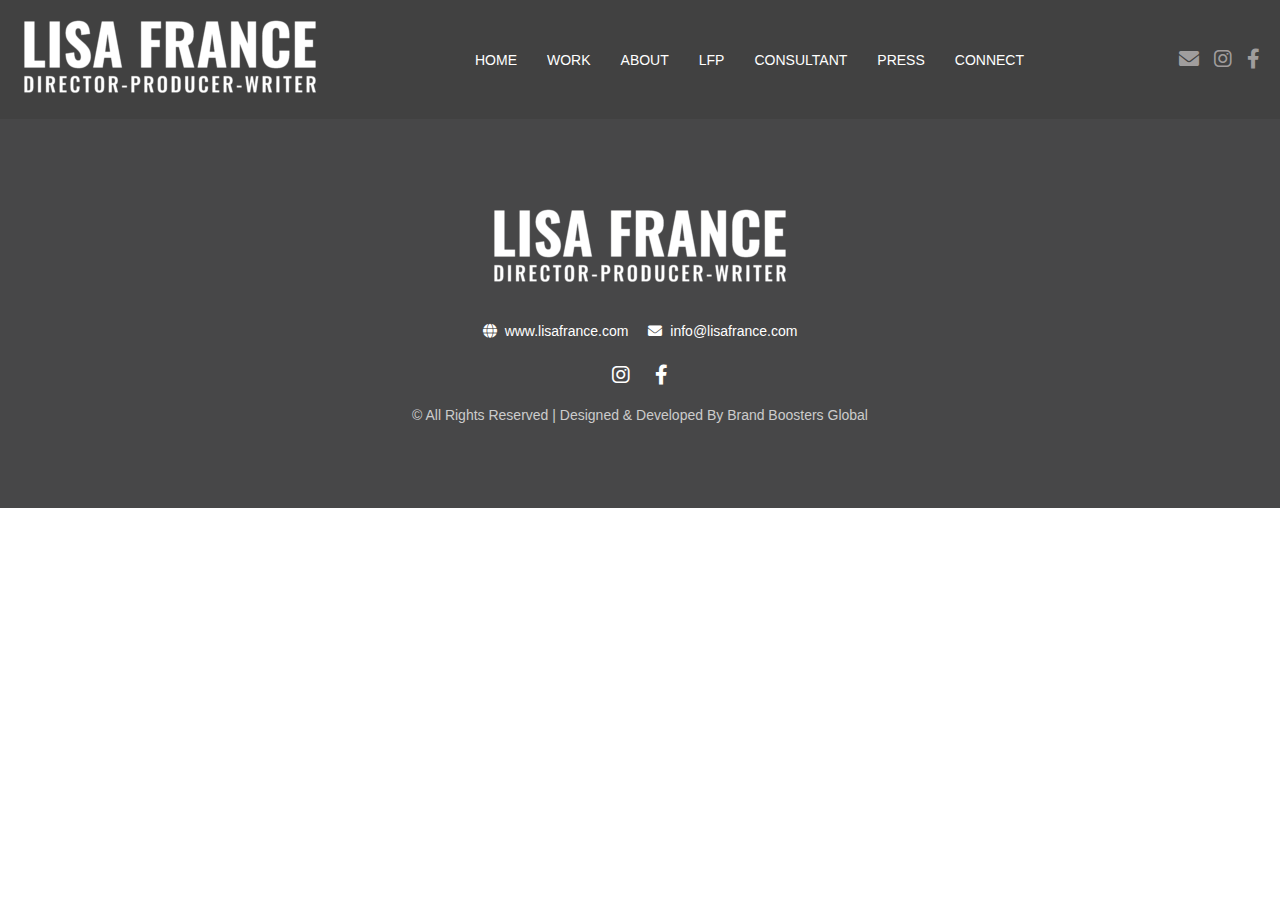
==== about.html @ bf963e24 "changes" ====
<!DOCTYPE html>
<html lang="en">
  <head>
    <meta charset="UTF-8" />
    <meta name="viewport" content="width=device-width, initial-scale=1.0" />
    <link rel="stylesheet" href="style.css" />
    <link
      href="https://cdnjs.cloudflare.com/ajax/libs/font-awesome/6.0.0-beta3/css/all.min.css"
      rel="stylesheet"
    />
    <link rel="stylesheet" href="script.js" />
    <title>Home</title>
  </head>
  <body>
    <header>
      <div class="container">
        <div class="logo">
          <img src="images/LISA-FRANCE-LOGO-1-01-300x95.png" alt="" />
        </div>
        <nav>
          <ul class="menu">
            <li><a href="index.html">HOME</a></li>
            <li><a href="work.html">WORK</a></li>
            <li><a href="about.html">ABOUT</a></li>
            <li><a href="lfp.html">LFP</a></li>
            <li><a href="consultant.html">CONSULTANT</a></li>
            <li><a href="press.html">PRESS</a></li>
            <li><a href="connect.html">CONNECT</a></li>
          </ul>
        </nav>
        <div class="social-icons">
          <a href="#"><i class="fas fa-envelope"></i></a>
          <a href="#"><i class="fab fa-instagram"></i></a>
          <a href="#"><i class="fab fa-facebook-f"></i></a>
        </div>
      </div>
    </header>
    <footer>
      <div class="footer-overlay">
        <div class="footer-content">
          <img src="images/LISA-FRANCE-LOGO-1-01-300x95.png" alt="" />

          <div class="footer-info">
            <p><i class="fas fa-globe"></i> www.lisafrance.com</p>
            <p><i class="fas fa-envelope"></i> info@lisafrance.com</p>
          </div>

          <div class="footer-social-icons">
            <a href="#"><i class="fab fa-instagram"></i></a>
            <a href="#"><i class="fab fa-facebook-f"></i></a>
          </div>

          <p class="footer-bottom">
            © All Rights Reserved | Designed & Developed By Brand Boosters
            Global
          </p>
        </div>
      </div>
    </footer>
  </body>
</html>
---- style.css ----
body {
  margin: 0;
  font-family: Arial, sans-serif;
}

/* Header Styles */
header {
  background-color: #414141;
  color: white;
  padding: 10px 0;
}

.container {
  display: flex;
  justify-content: space-between;
  align-items: center;
  max-width: 1500px;
  margin: 0 auto;
  padding: 0 20px;
}

nav .menu {
  list-style: none;
  display: flex;
  margin: 0;
  padding: 0;
}

nav .menu li {
  margin: 0 15px;
}

nav .menu li a {
  text-decoration: none;
  color: white;
  font-size: 14px;
}

nav .menu li a:hover {
  text-decoration: underline;
}

.social-icons {
  display: flex;
  gap: 15px;
}

.social-icons a {
  text-decoration: none;
  color: rgb(160, 157, 157);
  font-size: 20px; /* Adjust size as needed */
  transition: color 0.3s;
}

.social-icons a:hover {
  color: #d8d5d1; /* Change hover color */
}

/* Mobile Responsive Styles */
@media (max-width: 768px) {
  .container {
    flex-direction: column;
    align-items: center;
  }

  .logo img {
    max-width: 80%; /* Adjust the logo size for smaller screens */
    margin-bottom: 15px;
  }

  nav .menu {
    flex-direction: column;
    align-items: center;
  }

  nav .menu li {
    margin: 10px 0; /* Add spacing between menu items */
  }

  nav .menu li a {
    font-size: 16px; /* Slightly larger font size for better readability */
  }

  .social-icons {
    margin-top: 15px;
    gap: 10px;
  }

  .social-icons a {
    font-size: 18px; /* Adjust icon size for smaller screens */
  }
}

/* Mobile View: Extra Small Screens (e.g., Phones) */
@media (max-width: 480px) {
  nav .menu li a {
    font-size: 14px;
  }

  .social-icons a {
    font-size: 16px;
  }
}

/* header end  */

/* home page start  */
/* Slider Container */
.image-slider {
  position: relative;
  width: 100%; /* Full width of the slider */
  height: 100vh; /* Full height of the viewport */
  overflow: hidden; /* Hide content outside the slider */
}

/* Slides Container */
.image-slides {
  display: flex;
  transition: transform 0.5s ease-in-out; /* Smooth slide transition */
  width: 100%; /* Dynamically adjusted in JS */
}

/* Individual Slide */
.image-slide {
  flex-shrink: 0;
  width: 100vw; /* Full width of the viewport */
  height: 100vh; /* Full height of the viewport */
  position: relative;
}

.image-slide img {
  width: 100%; /* Image should stretch to the slide's width */
  height: 100%; /* Image should stretch to the slide's height */
  object-fit: cover; /* Ensure the image covers the area proportionally */
}

/* Text Overlay */
.overlay-text {
  position: absolute;
  bottom: 20px;
  left: 20px;
  background-color: rgba(0, 0, 0, 0.5); /* Semi-transparent background */
  padding: 10px 20px;
  color: white;
  font-size: 18px;
  font-weight: bold;
  border-radius: 5px;
}

/* Navigation Arrows */
.slider-arrow {
  position: absolute;
  top: 50%;
  transform: translateY(-50%);
  /* background-color: rgba(0, 0, 0, 0.5); */
  color: white;
  padding: 10px;
  cursor: pointer;
  border-radius: 50%;
  z-index: 10;
}

.slider-left {
  left: 20px;
}

.slider-right {
  right: 20px;
}

.slider-arrow:hover {
  background-color: rgba(255, 255, 255, 0.7);
  color: black;
}

/* Slider Container */
.slider-container {
  background-color: #414141;
  padding: 35px 0;
  margin-bottom: 4px;
}

.slider-wrapper {
  max-width: 50%;
  overflow: hidden;
  background-color: white;
  margin: 0 auto;
  padding: 10px 0;
  position: relative; /* Ensure relative positioning for draggable functionality */
  cursor: grab; /* Change cursor style for draggable effect */
}

/* Slider */
.slider {
  display: flex;
  align-items: center;
  position: relative;
}

.slide-track {
  display: flex;
  width: calc(200px * 12); /* Adjust width to fit the slides */
  animation: scroll 20s linear infinite; /* Slower animation */
}

.slide {
  width: 200px;
  height: 100px;
  display: flex;
  justify-content: center;
  align-items: center;
  padding: 0 10px;
}

.slide img {
  max-width: 100%;
  max-height: 100%;
  object-fit: contain;
}

/* Animation */
@keyframes scroll {
  0% {
    transform: translateX(0);
  }
  100% {
    transform: translateX(-50%);
  }
}

/* Work Section */
.work-sec {
  padding: 20px 0px;
  text-align: center;
  background-color: #444;
  margin-top: 4px;
}

.work-sec h1 {
  font-size: 40px;
  font-weight: 500;
  margin-bottom: 30px;
  color: white;
}

.work-grid {
  display: grid;
  grid-template-columns: repeat(4, 1fr); /* 4 columns */
  justify-content: center;
}

.work-item {
  position: relative;
  overflow: hidden;
}

.work-item img {
  width: 100%;
  height: 100%;
  object-fit: cover;
  transition: transform 0.3s ease;
}

.work-item:hover img {
  transform: scale(1.1); /* Zoom effect on hover */
}

.overlay {
  position: absolute;
  top: 0;
  left: 0;
  width: 100%;
  height: 100%;
  background: rgba(0, 0, 0, 0.6);
  color: white;
  display: flex;
  align-items: center;
  justify-content: center;
  font-size: 18px;
  opacity: 0;
  transition: opacity 0.3s ease;
}

.work-item:hover .overlay {
  opacity: 1;
}
/* work css end  */

/* about section  */

/* About Section */
.about-sec {
  padding: 20px 0;
  text-align: center;
  background-color: #444;
}

.about-sec h1 {
  font-size: 40px;
  font-weight: 500;
  margin-bottom: 30px;
  color: white;
}

/* About Container */
.about-container {
  display: flex;
  justify-content: space-between;
  align-items: flex-start;
  max-width: 1200px;
  margin: 0 auto;
  gap: 20px;
}

/* About Text */
.about-text {
  flex: 1;
  background: white;
  padding: 20px;
  border-radius: 5px;
  box-shadow: 0px 4px 6px rgba(0, 0, 0, 0.3);
  position: relative;
}

.about-text p {
  margin: 0;
  color: #333;
  line-height: 1.6;
  font-size: 16px;
}

.about-text a.read-more {
  display: inline-block;
  margin-top: 10px;
  color: #007bff;
  text-decoration: none;
  font-weight: bold;
  transition: color 0.3s ease;
}

.about-text a.read-more:hover {
  color: #0056b3;
}

/* Hover Effect */
.about-text:hover {
  background-color: #f8f9fa;
}

/* about section end  */

/* connect csss start  */

.connect-section {
  padding: 50px 20px;
  text-align: center;
  background-color: #444;
  margin-top: 3px;
}

.connect-section h1 {
  font-size: 36px;
  margin-bottom: 30px;
  color: white;
}

/* Connect Container */
.connect-container {
  display: flex;
  justify-content: center;
  align-items: center;
  flex-wrap: wrap;
  gap: 30px;
  max-width: 1200px;
  margin: 0 auto;
}

/* Connect Image */
.connect-image img {
  width: 300px; /* Fixed width for the image */
  height: auto; /* Maintain aspect ratio */
  border-radius: 5px;
  box-shadow: 0 4px 8px rgba(0, 0, 0, 0.5); /* Add shadow around the image */
  border: solid;
}

/* Connect Section */
.connect-section {
  padding: 50px 20px;
  text-align: center;
  background-color: #444;
}

.connect-section h1 {
  font-size: 36px;
  margin-bottom: 30px;
  color: white;
}

/* Connect Container */
.connect-container {
  display: flex;
  justify-content: center;
  align-items: center;
  flex-wrap: wrap;
  gap: 30px;
  max-width: 1200px;
  margin: 0 auto;
}

/* Connect Image */
.connect-image img {
  max-width: 300px; /* Set image width */
  height: auto;
  border-radius: 5px;
  box-shadow: 0 4px 8px rgba(0, 0, 0, 0.5);
}

/* Connect Form */
.connect-form {
  flex: 1; /* Allow the form to take up available space */
  max-width: 600px; /* Set a maximum width for the form */
  width: 100%; /* Make form responsive */
  padding: 20px;
  border-radius: 5px;
}

/* Form Inputs and Textarea */
.connect-form form input,
.connect-form form textarea {
  width: 100%; /* Full width of the form */
  padding: 10px;
  font-size: 16px;
  border: 1px solid #ccc;
  border-radius: 5px;
  margin-bottom: 15px;
  box-sizing: border-box;
}

.connect-form form textarea {
  resize: none; /* Disable textarea resizing */
}

/* Submit Button */
.connect-form form button {
  width: 100%; /* Full width button */
  padding: 10px 20px;
  font-size: 16px;
  color: white;
  background-color: #000000;
  border: none;
  border-radius: 5px;
  cursor: pointer;
  transition: background-color 0.3s ease;
}

.connect-form form button:hover {
  color: black;
  background-color: #ffffff; /* Change button color on hover */
}

/* /////////////////////////////// work page csss /////////////////////////////////// */

/* Portfolio Section */
.portfolio-sec {
  padding: 20px 0px;
  text-align: center;
  background-color: #444;
}

.portfolio-sec h1 {
  font-size: 40px;
  font-weight: 500;
  margin-bottom: 30px;
  color: white;
}

.portfolio-grid {
  display: grid;
  grid-template-columns: repeat(5, 1fr); /* 5 columns */
  gap: 10px; /* Add spacing between items */
  justify-content: center;
}

.portfolio-item {
  position: relative;
  overflow: hidden;
}

.portfolio-item img {
  width: 100%;
  height: 100%;
  object-fit: cover;
  transition: transform 0.3s ease;
}

.portfolio-item:hover img {
  transform: scale(1.1); /* Zoom effect on hover */
}

.portfolio-overlay {
  position: absolute;
  top: 0;
  left: 0;
  width: 100%;
  height: 100%;
  background: rgba(0, 0, 0, 0.6); /* Semi-transparent black overlay */
  color: white;
  display: flex;
  align-items: center;
  justify-content: center;
  font-size: 18px;
  opacity: 0;
  transition: opacity 0.3s ease;
}

.portfolio-item:hover .portfolio-overlay {
  opacity: 1; /* Show overlay on hover */
}
/* Gallery Section */
.gallery-sec {
  padding: 20px 0px;
  text-align: center;
  background-color: #444;
  margin-top: 4px;
}

.gallery-sec h1 {
  font-size: 40px;
  font-weight: 500;
  margin-bottom: 30px;
  color: white;
}

/* Grid for Images */
.gallery-grid {
  display: grid;
  grid-template-columns: repeat(
    auto-fit,
    minmax(200px, 1fr)
  ); /* Adjust grid based on screen size */
  gap: 10px; /* Space between grid items */
  justify-content: center;
  align-items: center;
}

.gallery-item {
  overflow: hidden;
  position: relative;
  border-radius: 5px;
  box-shadow: 0px 4px 6px rgba(0, 0, 0, 0.3); /* Add shadow for a polished look */
}

.gallery-item img {
  width: 100%;
  height: auto;
  transition: transform 0.3s ease, opacity 0.3s ease;
}

.gallery-item:hover img {
  transform: scale(1.05); /* Zoom effect on hover */
  opacity: 0.9; /* Slight opacity for hover effect */
}

/* Documentary Section */
.documentary-sec {
  padding: 20px 0px;
  text-align: center;
  background-color: #444; /* Dark background */
  margin-top: 4px;
}

.documentary-sec h1 {
  font-size: 40px;
  font-weight: 500;
  margin-bottom: 30px;
  color: white;
}

/* Center Grid */
.documentary-grid {
  display: flex;
  justify-content: center;
  align-items: center;
}

.documentary-item {
  position: relative;
  width: 330px; /* Adjust as needed */
  height: 400px; /* Adjust as needed */
  overflow: hidden;
  border-radius: 10px; /* Optional: Rounded corners */
  box-shadow: 0px 4px 6px rgba(0, 0, 0, 0.3); /* Add shadow */
}

.documentary-item img {
  width: 100%;
  height: 100%;
  object-fit: cover;
  transition: transform 0.3s ease;
}

.documentary-item:hover img {
  transform: scale(1.1); /* Zoom effect on hover */
}

/* Overlay Text */
.documentary-overlay {
  position: absolute;
  top: 0;
  left: 0;
  width: 100%;
  height: 100%;
  background: rgba(0, 0, 0, 0.6); /* Semi-transparent black overlay */
  color: white;
  display: flex;
  align-items: center;
  justify-content: center;
  font-size: 18px;
  opacity: 0;
  transition: opacity 0.3s ease;
}

.documentary-item:hover .documentary-overlay {
  opacity: 1; /* Show overlay on hover */
}

/* ///////////////////////// work page css end ////////////////////// */

/* Footer Styling */
footer {
  position: relative;
  /* background: url('images/footerback.png') no-repeat center center/cover; Replace with your image */
  color: white;
  padding: 40px 20px;
  text-align: center;
  font-family: Arial, sans-serif;
  background-color: #474748;
}

.footer-overlay {
  position: relative;
  /* background-color: rgba(0, 0, 0, 0.7);  */
  padding: 40px 20px;
}

.footer-content {
  position: relative;
  z-index: 2;
}

.footer-content h2 {
  font-size: 28px;
  margin-bottom: 5px;
}

.footer-content p {
  font-size: 14px;
  margin: 5px 0;
}

.footer-info {
  margin: 20px 0;
  display: flex;
  justify-content: center;
  gap: 20px;
  font-size: 14px;
}

.footer-info p {
  display: flex;
  align-items: center;
  gap: 8px;
}

.footer-social-icons {
  margin: 20px 0;
}

.footer-social-icons a {
  margin: 0 10px;
  color: white;
  font-size: 20px;
  text-decoration: none;
  transition: color 0.3s;
}

.footer-social-icons a:hover {
  color: #f39c12; /* Hover color */
}

.footer-bottom {
  margin-top: 20px;
  font-size: 12px;
  color: #ccc;
}
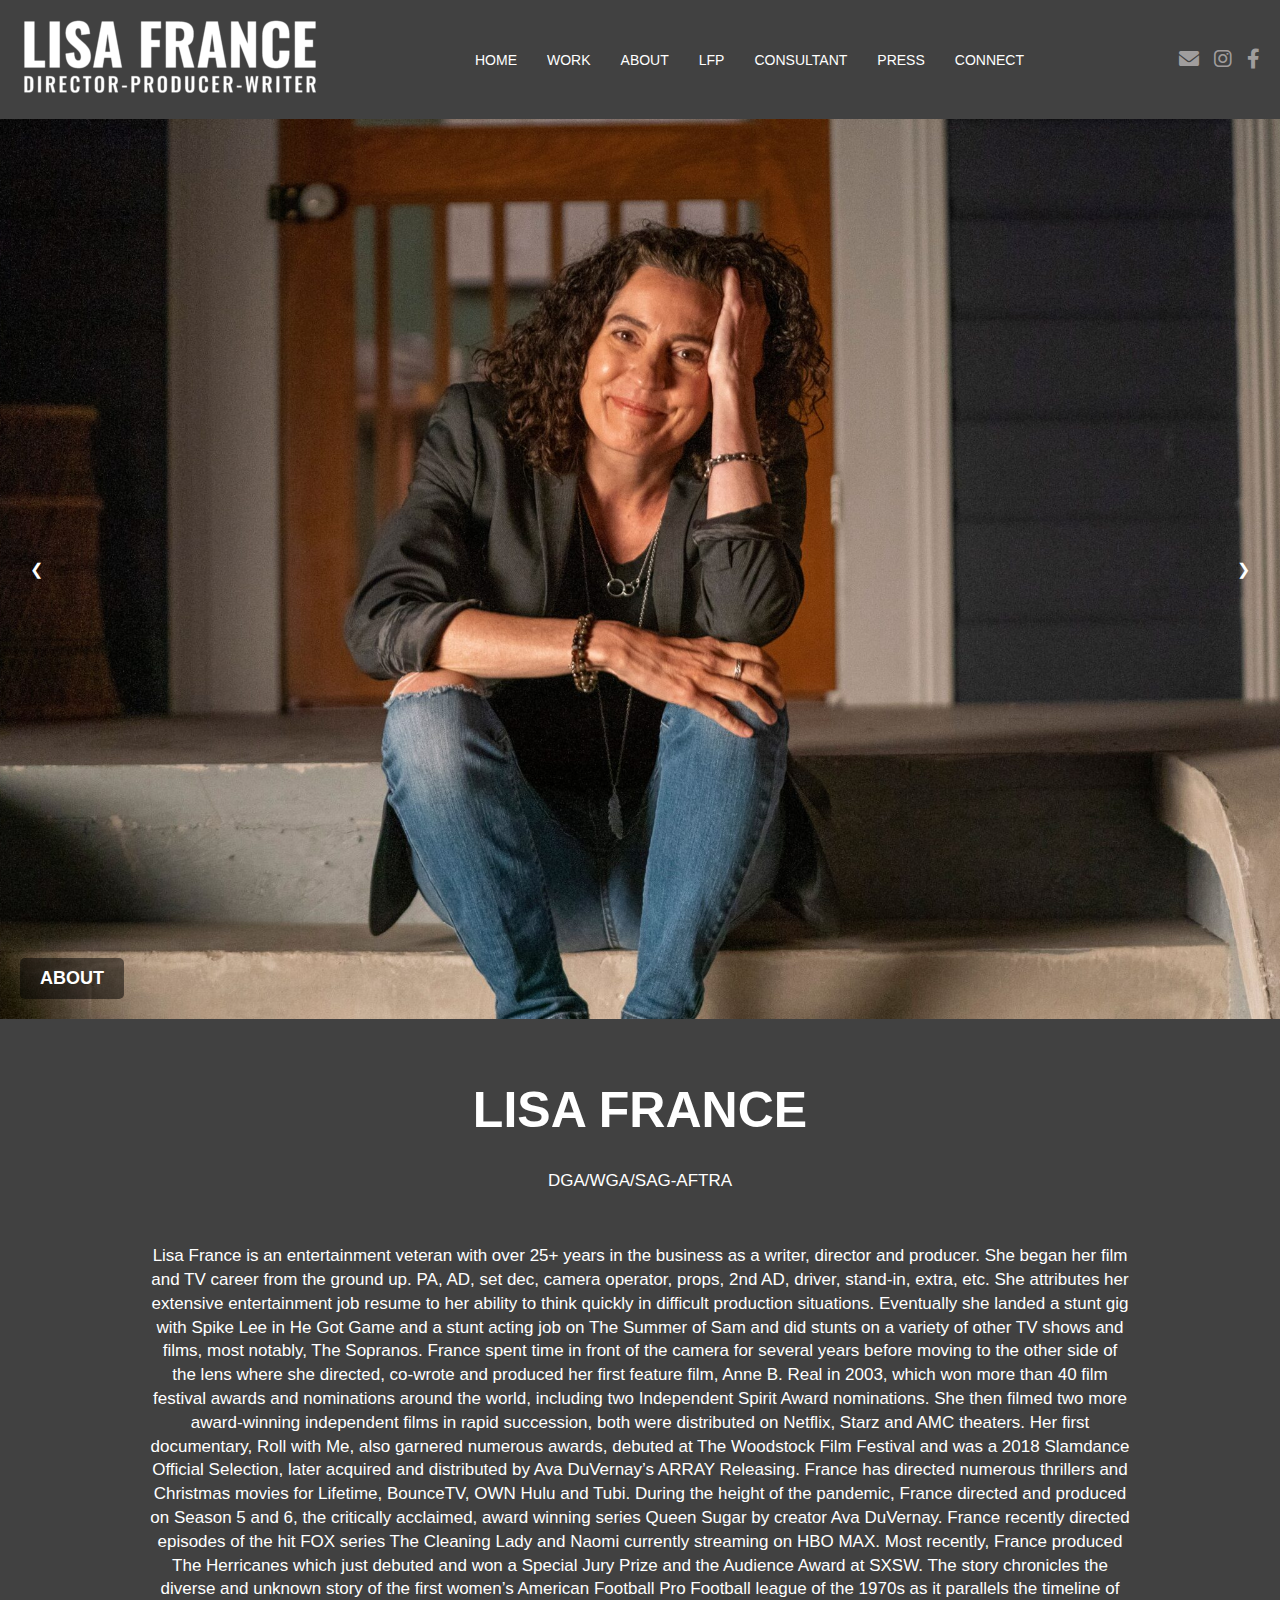
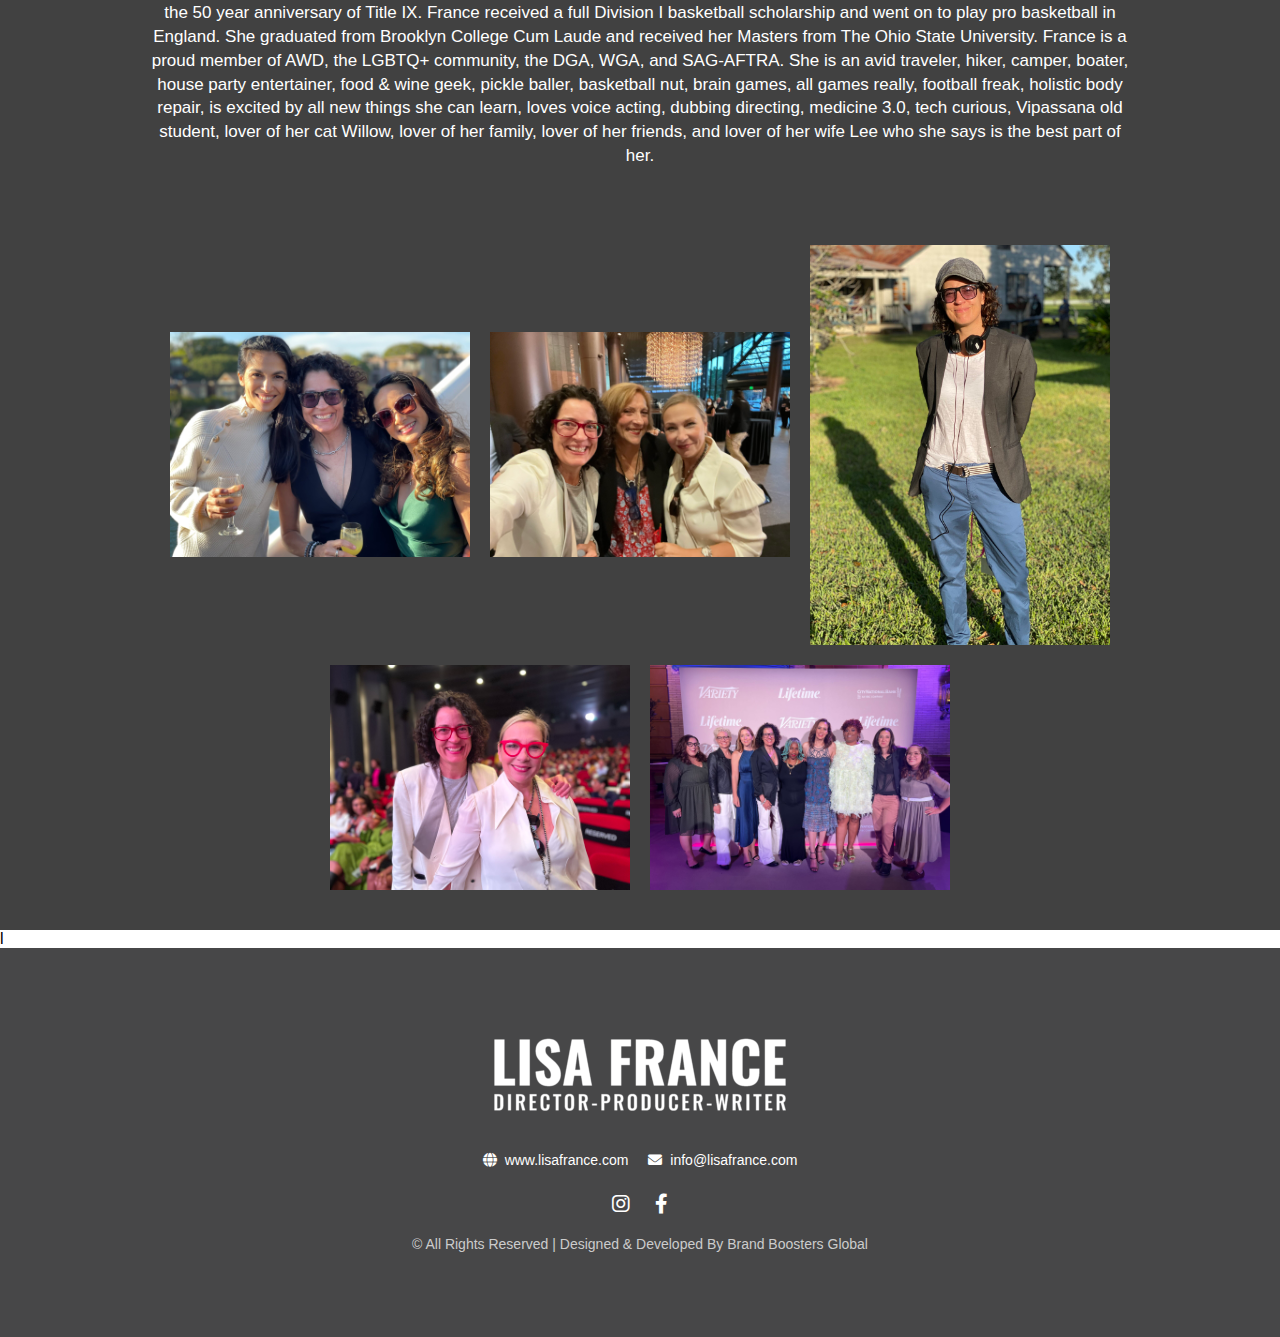
==== commit e15c4dd0: "about us page" ====
--- a/about.html
+++ b/about.html
@@ -35,6 +35,89 @@
         </div>
       </div>
     </header>
+
+    <div class="image-slider">
+      <div class="image-slides">
+        <!-- Slide 1 -->
+        <div class="image-slide">
+          <img src="images/aboutbanner.jpg" alt="Slide 1" />
+          <div class="overlay-text">ABOUT</div>
+        </div>
+        <!-- Slide 2 -->
+        <div class="image-slide">
+          <img src="images/about2.jpeg" alt="Slide 2" />
+          <div class="overlay-text">SET OF THE CLEANING LADY</div>
+        </div>
+      </div>
+      <!-- Navigation Arrows -->
+      <div class="slider-arrow slider-left" onclick="navigateSlide(-1)">
+        &#10094;
+      </div>
+      <div class="slider-arrow slider-right" onclick="navigateSlide(1)">
+        &#10095;
+      </div>
+    </div>
+    <script src="script.js"></script>
+
+    <div class="aboutpage-sec">
+      <h2>LISA FRANCE</h2>
+      <p>DGA/WGA/SAG-AFTRA</p>
+      <br />
+      <p class="lisa-text">
+        Lisa France is an entertainment veteran with over 25+ years in the
+        business as a writer, director and producer. She began her film and TV
+        career from the ground up. PA, AD, set dec, camera operator, props, 2nd
+        AD, driver, stand-in, extra, etc. She attributes her extensive
+        entertainment job resume to her ability to think quickly in difficult
+        production situations. Eventually she landed a stunt gig with Spike Lee
+        in He Got Game and a stunt acting job on The Summer of Sam and did
+        stunts on a variety of other TV shows and films, most notably, The
+        Sopranos. France spent time in front of the camera for several years
+        before moving to the other side of the lens where she directed, co-wrote
+        and produced her first feature film, Anne B. Real in 2003, which won
+        more than 40 film festival awards and nominations around the world,
+        including two Independent Spirit Award nominations. She then filmed two
+        more award-winning independent films in rapid succession, both were
+        distributed on Netflix, Starz and AMC theaters. Her first documentary,
+        Roll with Me, also garnered numerous awards, debuted at The Woodstock
+        Film Festival and was a 2018 Slamdance Official Selection, later
+        acquired and distributed by Ava DuVernay’s ARRAY Releasing. France has
+        directed numerous thrillers and Christmas movies for Lifetime, BounceTV,
+        OWN Hulu and Tubi. During the height of the pandemic, France directed
+        and produced on Season 5 and 6, the critically acclaimed, award winning
+        series Queen Sugar by creator Ava DuVernay. France recently directed
+        episodes of the hit FOX series The Cleaning Lady and Naomi currently
+        streaming on HBO MAX. Most recently, France produced The Herricanes
+        which just debuted and won a Special Jury Prize and the Audience Award
+        at SXSW. The story chronicles the diverse and unknown story of the first
+        women’s American Football Pro Football league of the 1970s as it
+        parallels the timeline of the 50 year anniversary of Title IX. France
+        received a full Division I basketball scholarship and went on to play
+        pro basketball in England. She graduated from Brooklyn College Cum Laude
+        and received her Masters from The Ohio State University. France is a
+        proud member of AWD, the LGBTQ+ community, the DGA, WGA, and SAG-AFTRA.
+        She is an avid traveler, hiker, camper, boater, house party entertainer,
+        food & wine geek, pickle baller, basketball nut, brain games, all games
+        really, football freak, holistic body repair, is excited by all new
+        things she can learn, loves voice acting, dubbing directing, medicine
+        3.0, tech curious, Vipassana old student, lover of her cat Willow, lover
+        of her family, lover of her friends, and lover of her wife Lee who she
+        says is the best part of her.
+      </p>
+    </div>
+
+    <section class="image-section">
+      <img src="images/aboutimg1.jpeg" alt="Image 1" class="left" />
+      <img src="images/aboutimg2.jpeg" alt="Image 2" class="left" />
+      <img src="images/aboutimg5.jpeg" alt="Image 3" class="center" />
+      <img src="images/aboutimg4.jpeg" alt="Image 4" class="right" />
+      <img src="images/aboutimg3.jpeg" alt="Image 5" class="right" />
+    </section>
+    l
+
+
+
+    
     <footer>
       <div class="footer-overlay">
         <div class="footer-content">
--- a/style.css
+++ b/style.css
@@ -1,5 +1,6 @@
 body {
   margin: 0;
+  padding: 0;
   font-family: Arial, sans-serif;
 }
 
@@ -286,8 +287,6 @@
 }
 /* work css end  */
 
-/* about section  */
-
 /* About Section */
 .about-sec {
   padding: 20px 0;
@@ -342,9 +341,54 @@
   color: #0056b3;
 }
 
-/* Hover Effect */
-.about-text:hover {
-  background-color: #f8f9fa;
+/* Slider Section */
+.custom-slider {
+  flex: 1;
+  position: relative;
+  max-width: 600px;
+  overflow: hidden;
+  border-radius: 5px;
+}
+
+.custom-slider-container {
+  display: flex;
+  transition: transform 0.5s ease-in-out;
+}
+
+.custom-slide {
+  min-width: 100%;
+}
+
+.custom-slide img {
+  width: 100%;
+  border-radius: 5px;
+  object-fit: cover;
+}
+
+/* Slider Controls */
+.custom-slider-controls {
+  position: absolute;
+  top: 50%;
+  width: 100%;
+  display: flex;
+  justify-content: space-between;
+  transform: translateY(-50%);
+}
+
+.custom-slider-controls button {
+  background: rgba(0, 0, 0, 0.5);
+  color: white;
+  border: none;
+  padding: 10px;
+  cursor: pointer;
+  border-radius: 50%;
+  font-size: 20px;
+  transition: background 0.3s ease;
+}
+
+.custom-slider-controls button:hover {
+  background: rgba(255, 255, 255, 0.8);
+  color: black;
 }
 
 /* about section end  */
@@ -627,6 +671,65 @@
 
 /* ///////////////////////// work page css end ////////////////////// */
 
+/* ////////////////////////about page css start ///////////////////////// */
+
+.aboutpage-sec {
+  padding: 20px 0px;
+  text-align: center;
+  background-color: #414141;
+}
+
+.aboutpage-sec h2 {
+  font-size: 50px;
+  font-weight: 700;
+  margin-bottom: 30px;
+  color: white;
+}
+.aboutpage-sec p {
+  font-size: 17px;
+  font-weight: 300;
+  color: white;
+  line-height: 1.4;
+  font-family: "Franklin Gothic Medium", "Arial Narrow", Arial, sans-serif;
+  padding-right: 150px;
+  padding-left: 150px;
+}
+
+.image-section {
+  display: flex;
+  justify-content: center; /* Centers the images horizontally */
+  align-items: center; /* Aligns images vertically */
+  flex-wrap: wrap; /* Allows wrapping of images in rows */
+  gap: 20px; /* Adds space between the images */
+  padding: 40px;
+  background-color: #414141;
+}
+
+.image-section img {
+  width: 300px; 
+  height: auto; 
+  object-fit: cover;
+}
+
+
+
+
+
+
+
+
+
+
+
+
+
+
+
+
+
+
+
+
 /* Footer Styling */
 footer {
   position: relative;
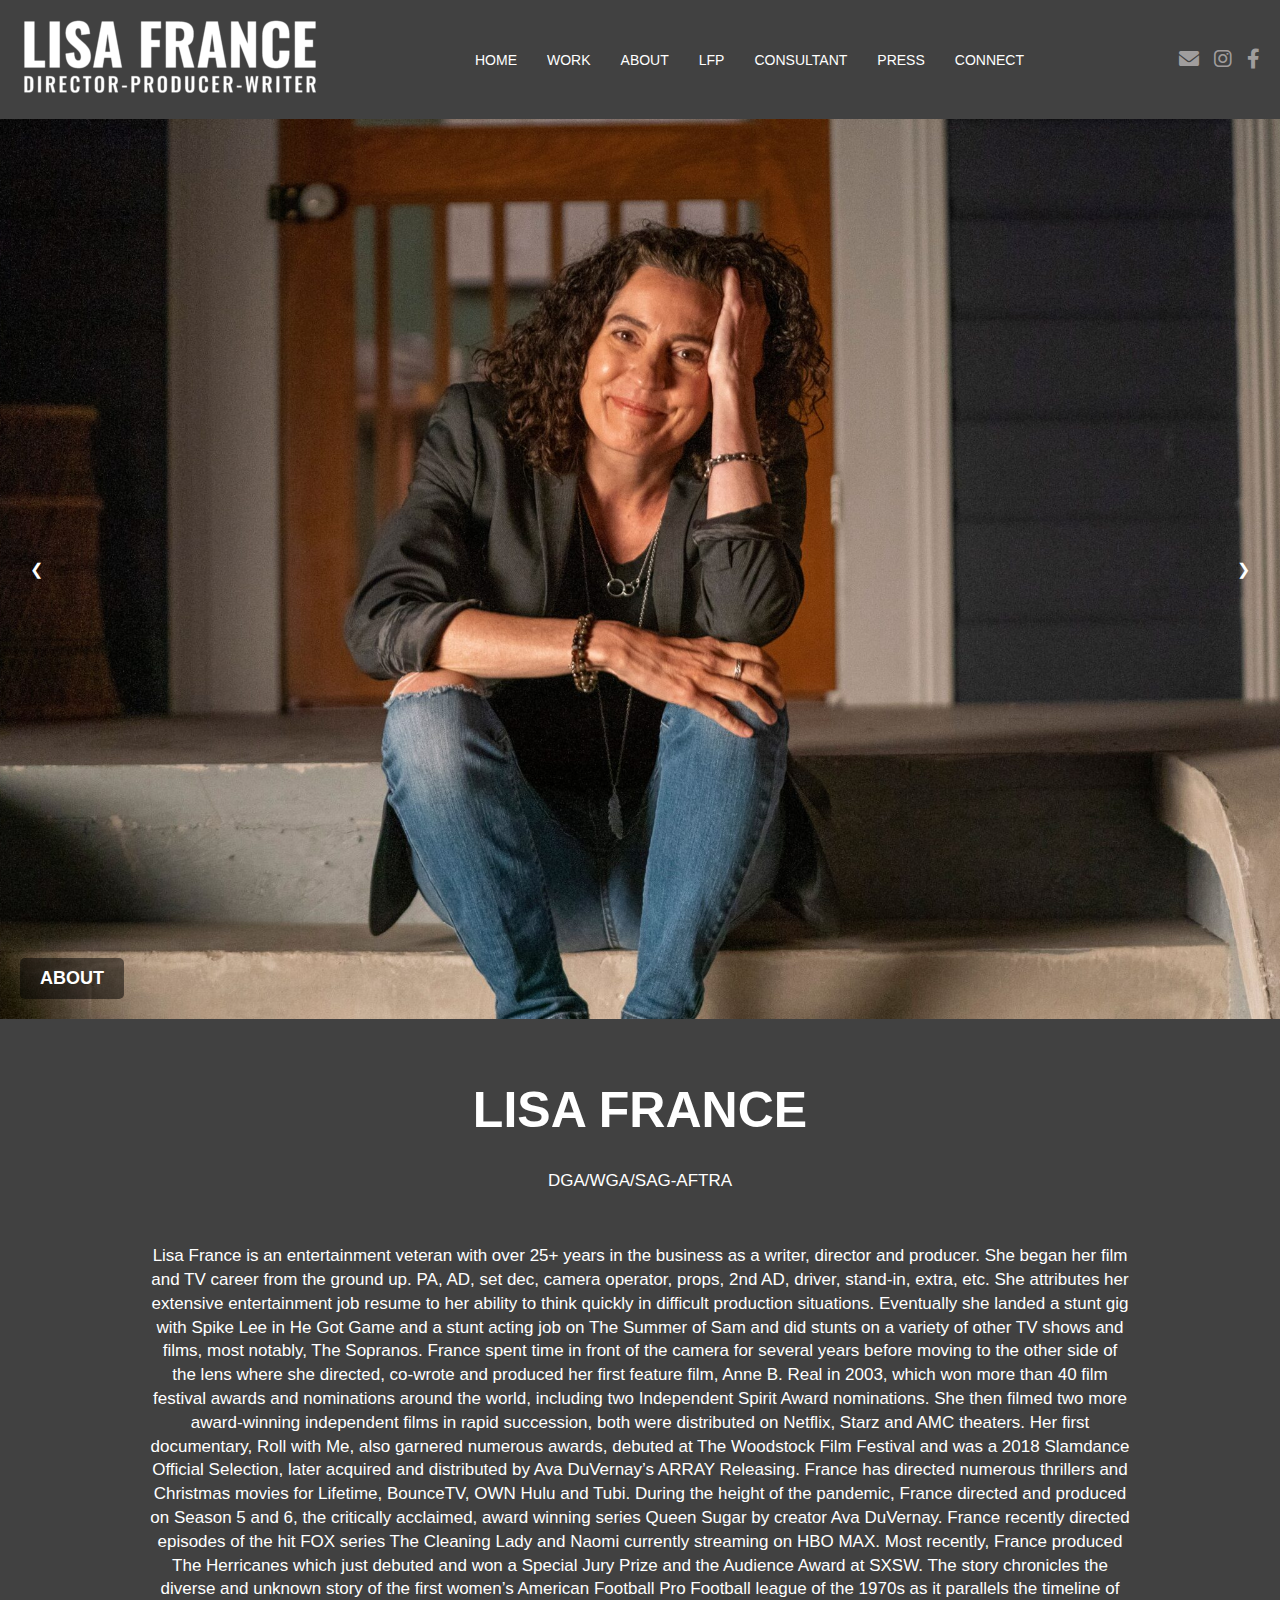
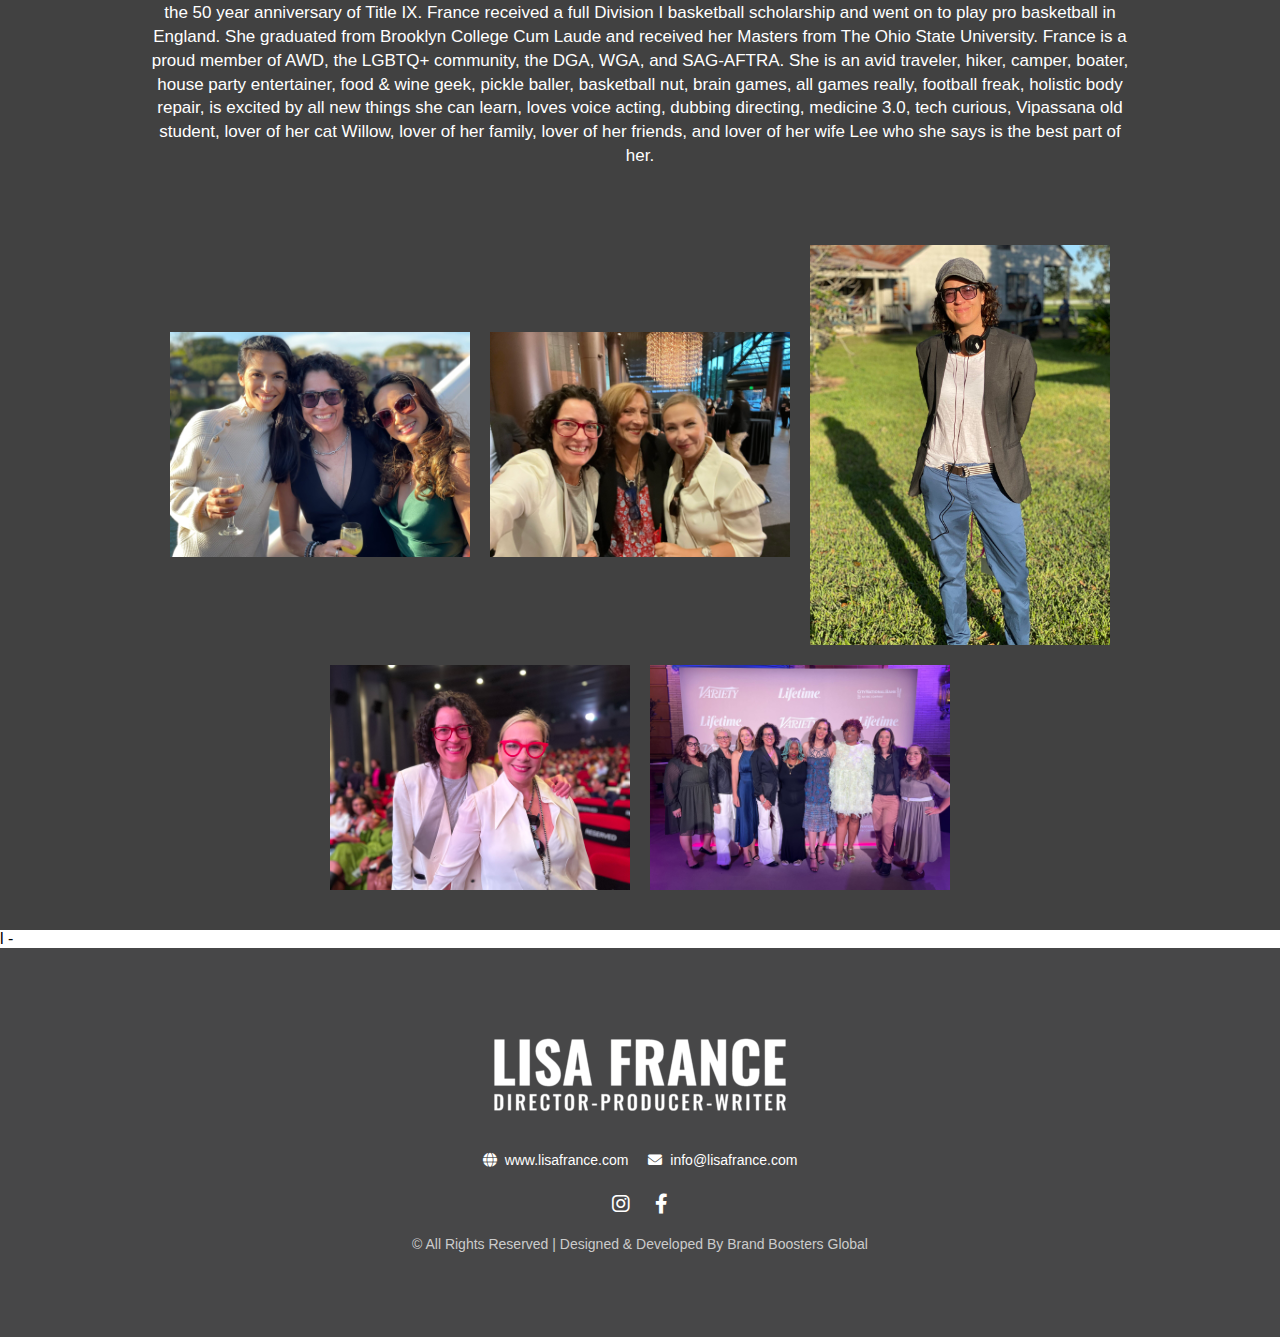
==== commit 1310190a: "text link" ====
--- a/about.html
+++ b/about.html
@@ -116,7 +116,7 @@
     l
 
 
-
+-
     
     <footer>
       <div class="footer-overlay">
